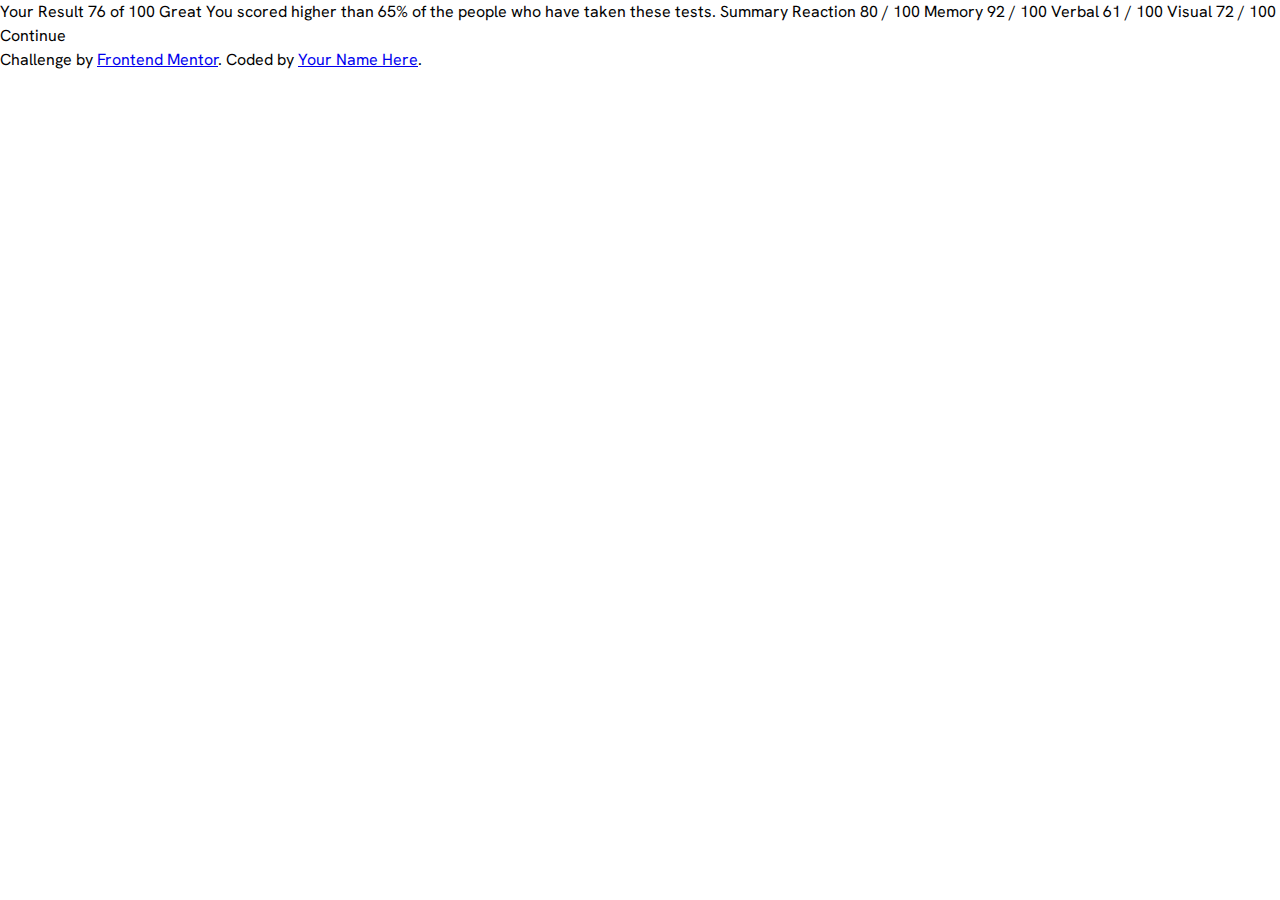
==== index.html @ f338e14b "Initial commit" ====
<!DOCTYPE html>
<html lang="en">
  <head>
    <meta charset="UTF-8" />
    <meta name="viewport" content="width=device-width, initial-scale=1.0" />
    <!-- displays site properly based on user's device -->

    <link
      rel="icon"
      type="image/png"
      sizes="32x32"
      href="./assets/images/favicon-32x32.png"
    />

    <title>Frontend Mentor | Results summary component</title>

    <link rel="preconnect" href="https://fonts.googleapis.com" />
    <link rel="preconnect" href="https://fonts.gstatic.com" crossorigin />
    <link
      href="https://fonts.googleapis.com/css2?family=Hanken+Grotesk:wght@500;700;800&display=swap"
      rel="stylesheet"
    />

    <link rel="stylesheet" href="./styles.css" />
  </head>
  <body>
    Your Result 76 of 100 Great You scored higher than 65% of the people who
    have taken these tests. Summary Reaction 80 / 100 Memory 92 / 100 Verbal 61
    / 100 Visual 72 / 100 Continue

    <div class="attribution">
      Challenge by
      <a href="https://www.frontendmentor.io?ref=challenge" target="_blank"
        >Frontend Mentor</a
      >. Coded by <a href="#">Your Name Here</a>.
    </div>
  </body>
</html>
---- styles.css ----
/* Andy Bell CSS Reset https://andy-bell.co.uk/a-modern-css-reset/ */
/* Box sizing rules */
*,
*::before,
*::after {
  box-sizing: border-box;
}

/* Remove default margin */
body,
h1,
h2,
h3,
h4,
p,
figure,
blockquote,
dl,
dd {
  margin: 0;
}

/* Remove list styles on ul, ol elements with a list role, which suggests default styling will be removed */
ul[role="list"],
ol[role="list"] {
  list-style: none;
}

/* Set core root defaults */
html:focus-within {
  scroll-behavior: smooth;
}

/* Set core body defaults */
body {
  min-height: 100vh;
  text-rendering: optimizeSpeed;
  line-height: 1.5;
}

/* A elements that don't have a class get default styles */
a:not([class]) {
  text-decoration-skip-ink: auto;
}

/* Make images easier to work with */
img,
picture {
  max-width: 100%;
  display: block;
}

/* Inherit fonts for inputs and buttons */
input,
button,
textarea,
select {
  font: inherit;
}

/* Remove all animations, transitions and smooth scroll for people that prefer not to see them */
@media (prefers-reduced-motion: reduce) {
  html:focus-within {
    scroll-behavior: auto;
  }

  *,
  *::before,
  *::after {
    animation-duration: 0.01ms !important;
    animation-iteration-count: 1 !important;
    transition-duration: 0.01ms !important;
    scroll-behavior: auto !important;
  }
}

/* ========================= Custom Styles ========================= */

/* ========== CSS Variables ========== */

/* ========== Base Styles ========== */

body {
  font-family: "Hanken Grotesk", sans-serif;
}

/* ========================= Media Queriers ========================= */

/* tablet change at 640px */
@media screen and (min-width: 40rem) {
}

/* desktop change at 960px */
@media screen and (min-width: 60rem) {
}
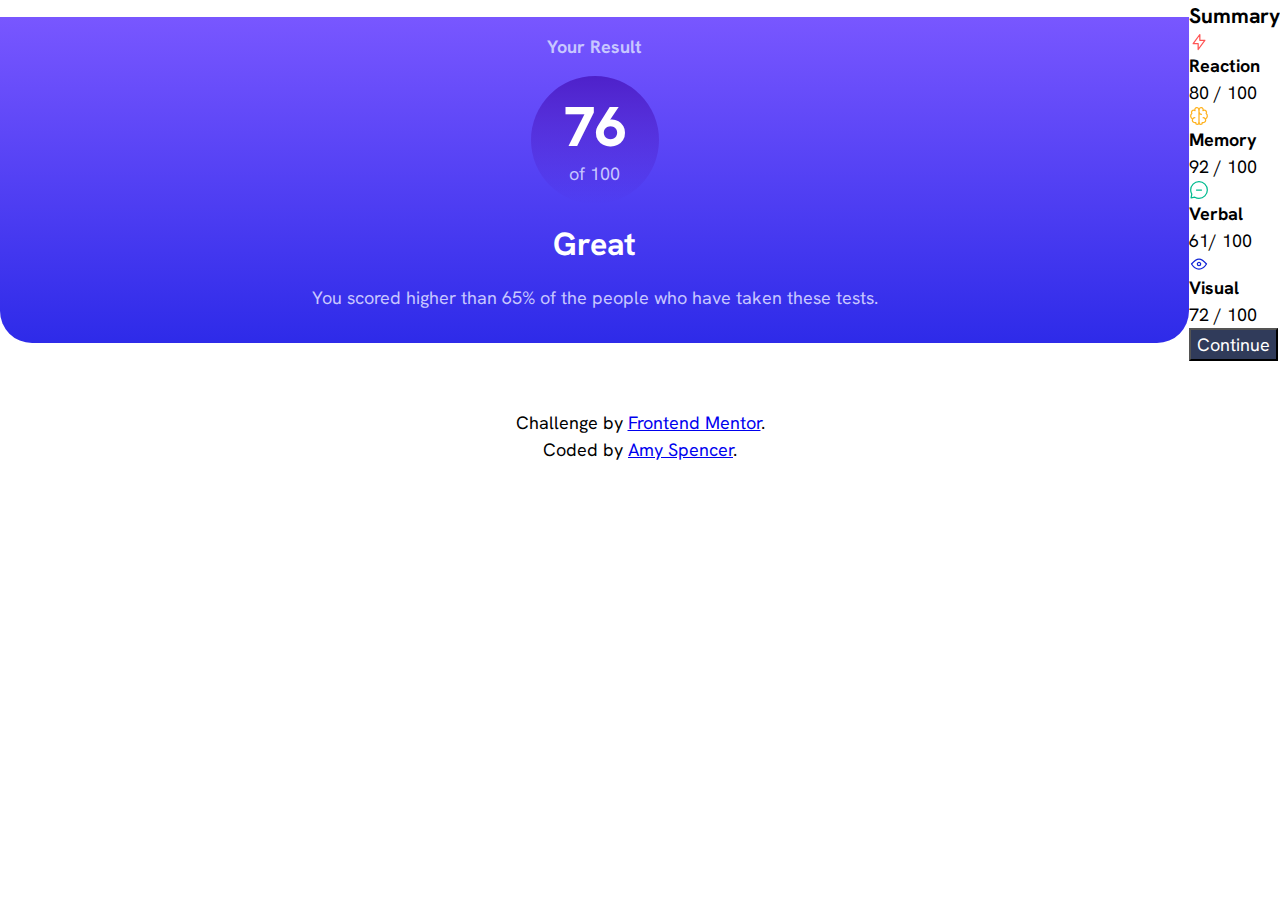
==== commit 59f5a037: "Oraganize html and style result card" ====
--- a/index.html
+++ b/index.html
@@ -24,15 +24,66 @@
     <link rel="stylesheet" href="./styles.css" />
   </head>
   <body>
-    Your Result 76 of 100 Great You scored higher than 65% of the people who
-    have taken these tests. Summary Reaction 80 / 100 Memory 92 / 100 Verbal 61
-    / 100 Visual 72 / 100 Continue
+    <main>
+      <div class="result-card">
+        <h1>Your Result</h1>
+        <div class="result-score-container">
+          <p class="result-score"><span class="highlight">76</span> of 100</p>
+        </div>
+        <h2 class="result-rank">Great</h2>
+        <p class="result-message">
+          You scored higher than 65% of the people who have taken these tests.
+        </p>
+      </div>
+      <div class="summary-card">
+        <h3>Summary</h3>
+        <div class="category reaction">
+          <div class="category-wrapper">
+            <img src="./assets/images/icon-reaction.svg" alt="" class="icon" />
+            <h4>Reaction</h4>
+          </div>
+          <p class="score"><span class="darken">80</span> / 100</p>
+        </div>
+        <div class="category memory">
+          <div class="category-wrapper">
+            <img src="./assets/images/icon-memory.svg" alt="" class="icon" />
+            <h4>Memory</h4>
+          </div>
+          <p class="score"><span class="darken">92</span> / 100</p>
+        </div>
+        <div class="category verbal">
+          <div class="category-wrapper">
+            <img src="./assets/images/icon-verbal.svg" alt="" class="icon" />
+            <h4>Verbal</h4>
+          </div>
+          <p class="score"><span class="darken">61</span>/ 100</p>
+        </div>
+        <div class="category visual">
+          <div class="category-wrapper">
+            <img src="./assets/images/icon-visual.svg" alt="" class="icon" />
+            <h4>Visual</h4>
+          </div>
+          <p class="score"><span class="darken">72</span> / 100</p>
+        </div>
+        <button class="btn-continue">Continue</button>
+      </div>
+    </main>
+    <footer>
+      <p class="attribution">
+        Challenge by
+        <a href="https://www.frontendmentor.io?ref=challenge" target="_blank"
+          >Frontend Mentor</a
+        >.
+      </p>
 
-    <div class="attribution">
-      Challenge by
-      <a href="https://www.frontendmentor.io?ref=challenge" target="_blank"
-        >Frontend Mentor</a
-      >. Coded by <a href="#">Your Name Here</a>.
-    </div>
+      <p>
+        Coded by
+        <a
+          href="https://www.frontendmentor.io/profile/amyspencerproject"
+          target="_blank"
+          >Amy Spencer</a
+        >.
+      </p>
+    </footer>
   </body>
 </html>
--- a/styles.css
+++ b/styles.css
@@ -77,11 +77,116 @@
 /* ========================= Custom Styles ========================= */
 
 /* ========== CSS Variables ========== */
+:root {
+  --light-red: hsl(0, 100%, 67%);
+  --orange-yellow: hsl(39, 100%, 56%);
+  --green-teal: hsl(166, 100%, 37%);
+  --cobalt-blue: hsl(234, 85%, 45%);
+  --white: hsl(0, 0%, 100%);
+  --pale-blue: hsl(221, 100%, 96%);
+  --light-lavender: hsl(241, 100%, 89%);
+  --dark-grey-blue: hsl(224, 30%, 27%);
+
+  --gradient-background-1: hsl(252, 100%, 67%);
+  --gradient-background-2: hsl(241, 81%, 54%);
+
+  --gradient-circle-1: hsla(256, 72%, 46%, 1);
+  --gradient-cicle-2: hsla(241, 72%, 46%, 0);
+}
 
 /* ========== Base Styles ========== */
 
 body {
   font-family: "Hanken Grotesk", sans-serif;
+  font-size: 1.125rem;
+}
+
+main {
+  background-color: var(--white);
+  display: flex;
+  flex-flow: column wrap;
+  align-items: center;
+}
+
+h1 {
+  color: var(--light-lavender);
+  font-size: 1.125rem;
+  font-weight: bold;
+}
+
+h2 {
+  color: var(--white);
+  font-size: 2rem;
+}
+
+footer {
+  display: flex;
+  flex-flow: column wrap;
+  justify-content: end;
+  align-items: center;
+  padding-top: 3rem;
+}
+
+/* ========== Result Card ========== */
+
+.result-card {
+  background-image: linear-gradient(
+    var(--gradient-background-1),
+    var(--gradient-background-2)
+  );
+  display: flex;
+  flex-flow: column wrap;
+  align-items: center;
+  gap: 1rem;
+  padding-top: 1rem;
+  padding-bottom: 2rem;
+  width: 100%;
+  border-radius: 0 0 32px 32px;
+}
+
+.result-card p {
+  color: var(--light-lavender);
+  text-align: center;
+}
+
+.result-score-container {
+  background-image: linear-gradient(
+    var(--gradient-circle-1),
+    var(--gradient-cicle-2)
+  );
+  border-radius: 50%;
+  display: flex;
+  flex-flow: row nowrap;
+  justify-content: center;
+  align-items: center;
+  width: 8rem;
+  height: 8rem;
+}
+
+.highlight {
+  color: var(--white);
+  font-size: 3.5rem;
+  font-weight: 800;
+  line-height: 1.2;
+  display: block;
+}
+
+.result-message {
+  margin-inline: 1.5rem;
+}
+
+/* ========== Summary Card ========== */
+
+.btn-continue {
+  background-color: var(--dark-grey-blue);
+  color: var(--white);
+}
+
+.btn-continue:hover {
+  background-image: linear-gradient(
+    var(--gradient-background-1),
+    var(--gradient-background-2)
+  );
 }
 
 /* ========================= Media Queriers ========================= */
@@ -92,4 +197,8 @@
 
 /* desktop change at 960px */
 @media screen and (min-width: 60rem) {
-}
+  main {
+    display: flex;
+    flex-flow: row nowrap;
+  }
+}
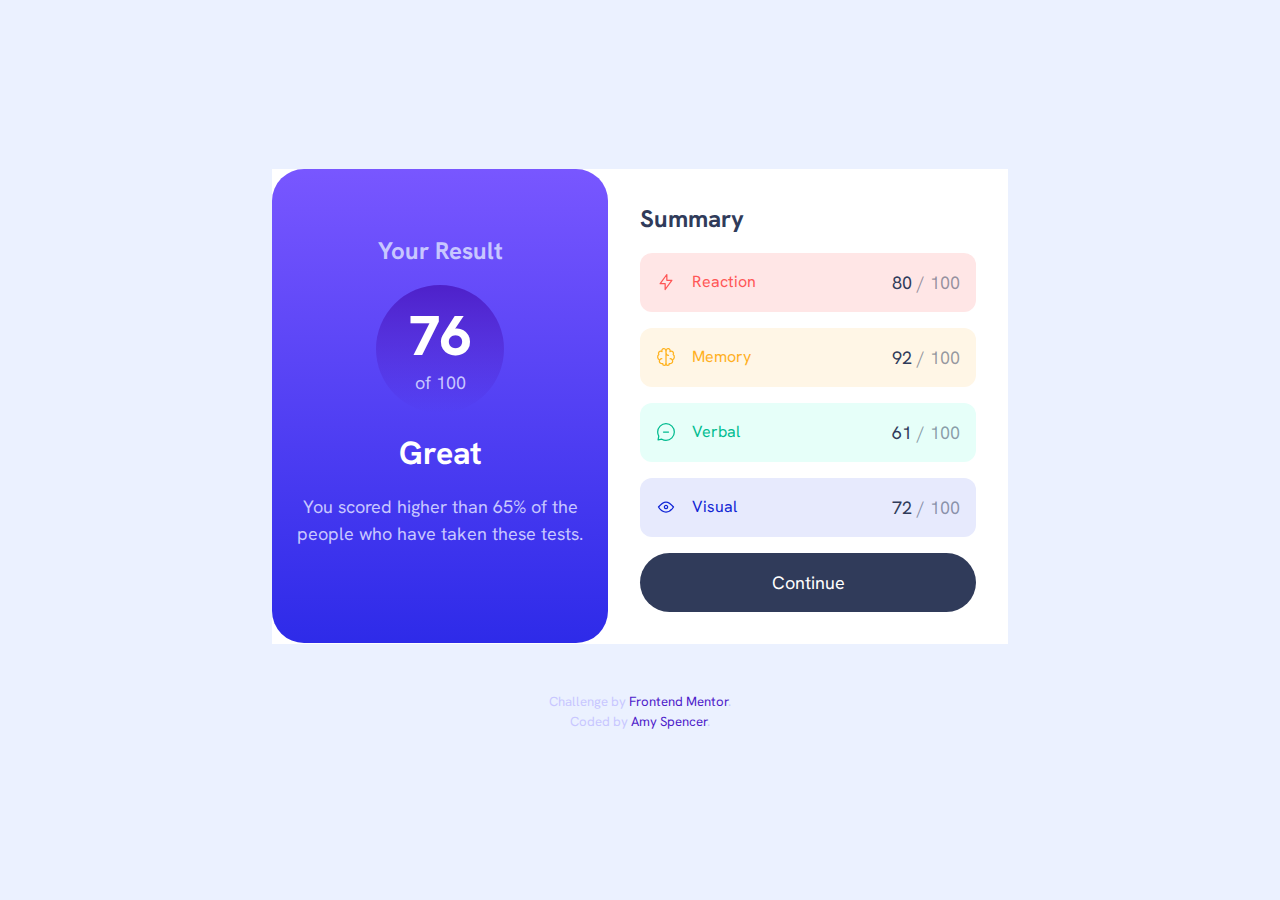
==== commit e72fb8d3: "Styled summary card and desktop view" ====
--- a/index.html
+++ b/index.html
@@ -56,7 +56,7 @@
             <img src="./assets/images/icon-verbal.svg" alt="" class="icon" />
             <h4>Verbal</h4>
           </div>
-          <p class="score"><span class="darken">61</span>/ 100</p>
+          <p class="score"><span class="darken">61</span> / 100</p>
         </div>
         <div class="category visual">
           <div class="category-wrapper">
--- a/styles.css
+++ b/styles.css
@@ -79,13 +79,18 @@
 /* ========== CSS Variables ========== */
 :root {
   --light-red: hsl(0, 100%, 67%);
+  --pale-light-red: hsl(0, 100%, 95%);
   --orange-yellow: hsl(39, 100%, 56%);
+  --pale-orange-yellow: hsl(39, 100%, 95%);
   --green-teal: hsl(166, 100%, 37%);
+  --pale-green-teal: hsl(166, 100%, 95%);
   --cobalt-blue: hsl(234, 85%, 45%);
+  --pale-cobalt-blue: hsl(234, 85%, 95%);
   --white: hsl(0, 0%, 100%);
   --pale-blue: hsl(221, 100%, 96%);
   --light-lavender: hsl(241, 100%, 89%);
   --dark-grey-blue: hsl(224, 30%, 27%);
+  --light-grey-blue: hsla(224, 30%, 27%, 0.5);
 
   --gradient-background-1: hsl(252, 100%, 67%);
   --gradient-background-2: hsl(241, 81%, 54%);
@@ -99,6 +104,11 @@
 body {
   font-family: "Hanken Grotesk", sans-serif;
   font-size: 1.125rem;
+  display: flex;
+  flex-flow: column wrap;
+  justify-content: center;
+  align-items: center;
+  background-color: var(--pale-blue);
 }
 
 main {
@@ -110,7 +120,7 @@
 
 h1 {
   color: var(--light-lavender);
-  font-size: 1.125rem;
+  font-size: 1.5rem;
   font-weight: bold;
 }
 
@@ -119,12 +129,14 @@
   font-size: 2rem;
 }
 
-footer {
-  display: flex;
-  flex-flow: column wrap;
-  justify-content: end;
-  align-items: center;
-  padding-top: 3rem;
+h3 {
+  color: var(--dark-grey-blue);
+  font-size: 1.5rem;
+}
+
+h4 {
+  font-size: 1rem;
+  font-weight: normal;
 }
 
 /* ========== Result Card ========== */
@@ -177,9 +189,61 @@
 
 /* ========== Summary Card ========== */
 
+.summary-card {
+  display: flex;
+  flex-flow: column wrap;
+  gap: 1rem;
+  margin: 2rem;
+}
+
+.category {
+  display: flex;
+  justify-content: space-between;
+  border-radius: 12px;
+  padding: 1rem;
+}
+
+.category-wrapper {
+  display: flex;
+  margin-right: 6rem;
+  gap: 1rem;
+  align-items: center;
+}
+
+.reaction {
+  color: var(--light-red);
+  background-color: var(--pale-light-red);
+}
+
+.memory {
+  color: var(--orange-yellow);
+  background-color: var(--pale-orange-yellow);
+}
+
+.verbal {
+  color: var(--green-teal);
+  background-color: var(--pale-green-teal);
+}
+
+.visual {
+  color: var(--cobalt-blue);
+  background-color: var(--pale-cobalt-blue);
+}
+
+.score {
+  color: var(--light-grey-blue);
+}
+
+.darken {
+  color: var(--dark-grey-blue);
+}
+
 .btn-continue {
   background-color: var(--dark-grey-blue);
   color: var(--white);
+  border-radius: 128px;
+  border: none;
+  padding: 1rem;
 }
 
 .btn-continue:hover {
@@ -189,16 +253,45 @@
   );
 }
 
+/* ========== Footer ========== */
+
+footer {
+  display: flex;
+  flex-flow: column wrap;
+  justify-content: end;
+  align-items: center;
+  padding-top: 3rem;
+}
+
+footer p {
+  color: var(--light-lavender);
+  font-size: 0.825rem;
+}
+
+footer a {
+  text-decoration: none;
+  color: var(--gradient-circle-1);
+}
+
 /* ========================= Media Queriers ========================= */
-
-/* tablet change at 640px */
-@media screen and (min-width: 40rem) {
-}
 
 /* desktop change at 960px */
 @media screen and (min-width: 60rem) {
   main {
     display: flex;
     flex-flow: row nowrap;
-  }
-}
+    max-width: 46rem;
+  }
+
+  .result-card {
+    border-radius: 32px;
+    width: 50%;
+    /* margin: 2rem 0; */
+    padding-bottom: 6rem;
+    padding-top: 4rem;
+  }
+
+  .summary-card {
+    width: 50%;
+  }
+}
